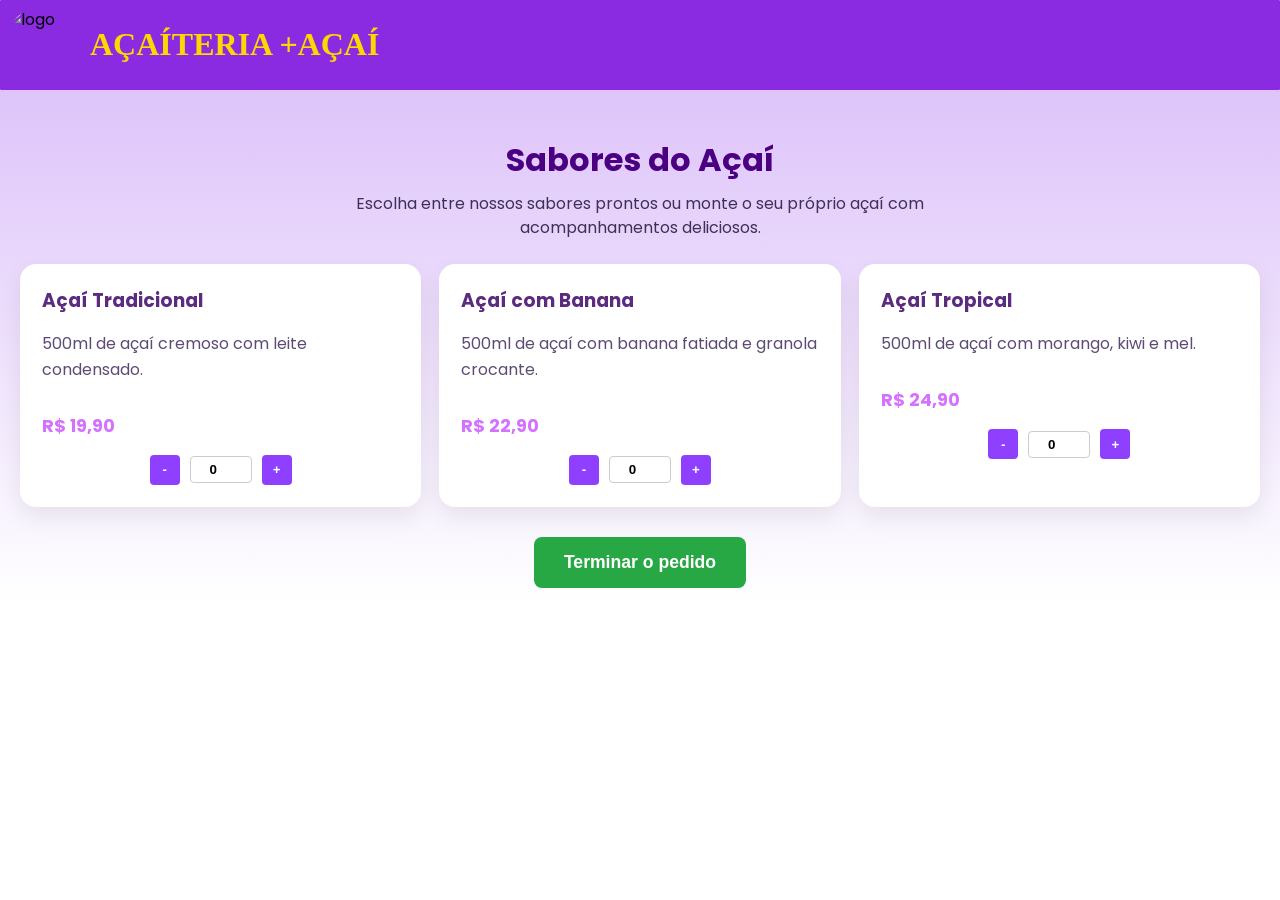
==== atividade/projeto do curso/index.html @ 2d2163a9 "criei um site para o projeto do curso" ====
<!DOCTYPE html>
<html lang="pt-br">
<head>
    <meta charset="UTF-8">
    <meta name="viewport" content="width=device-width, initial-scale=1.0">
    <link rel="stylesheet" href="style.css">
    <link href="https://fonts.googleapis.com/css2?family=Poppins&display=swap" rel="stylesheet">
    <title>Açaieria +Açai</title>
    <meta name="viewport" content="width=device-width, initial-scale=1.0">
</head>
<body>
    <header>
        <div class="logo-section">
            <img class="Logo" src="https://s3-sa-east-1.amazonaws.com/projetos-artes/fullsize/2019/02/28/17/Logo-253716_341712_173106804_1653267716.jpg" alt="logo">
            <h1>AÇAÍTERIA +AÇAÍ</h1>
        </div>
        
    </header>
    
    <main>
        <section class="intro">
            <h2>Sabores do Açaí</h2>
            <p>Escolha entre nossos sabores prontos ou monte o seu próprio açaí com acompanhamentos deliciosos.</p>
        </section>

        <section class="card-grid">
            <article class="card">
                <h3>Açaí Tradicional</h3>
                <p>500ml de açaí cremoso com leite condensado.</p>
                <span data-price="19.90">R$ 19,90</span>
                <div class="quantity-controls">
                    <button class="qty-btn minus">-</button>
                    <input type="number" value="0" min="0" class="qty-input">
                    <button class="qty-btn plus">+</button>
                </div>
            </article>
            <article class="card">
                <h3>Açaí com Banana</h3>
                <p>500ml de açaí com banana fatiada e granola crocante.</p>
                <span data-price="22.90">R$ 22,90</span>
                <div class="quantity-controls">
                    <button class="qty-btn minus">-</button>
                    <input type="number" value="0" min="0" class="qty-input">
                    <button class="qty-btn plus">+</button>
                </div>
            </article>
            <article class="card">
                <h3>Açaí Tropical</h3>
                <p>500ml de açaí com morango, kiwi e mel.</p>
                <span data-price="24.90">R$ 24,90</span>
                <div class="quantity-controls">
                    <button class="qty-btn minus">-</button>
                    <input type="number" value="0" min="0" class="qty-input">
                    <button class="qty-btn plus">+</button>
                </div>
            </article>
        </section>

        <section class="order-section">
            <button id="finish-order">Terminar o pedido</button>
        </section>

    </main>

    <script>
        document.addEventListener('DOMContentLoaded', function() {
            // Função para atualizar quantidade
            function updateQuantity(card, change) {
                const input = card.querySelector('.qty-input');
                let value = parseInt(input.value) + change;
                if (value < 0) value = 0;
                input.value = value;
            }

            // Adicionar event listeners aos botões de quantidade
            document.querySelectorAll('.qty-btn').forEach(btn => {
                btn.addEventListener('click', function() {
                    const card = this.closest('.card');
                    const change = this.classList.contains('plus') ? 1 : -1;
                    updateQuantity(card, change);
                });
            });

            // Botão terminar pedido
            document.getElementById('finish-order').addEventListener('click', function() {
                let total = 0;
                document.querySelectorAll('.card').forEach(card => {
                    const price = parseFloat(card.querySelector('span').dataset.price);
                    const qty = parseInt(card.querySelector('.qty-input').value);
                    total += price * qty;
                });
                if (total > 0) {
                    window.location.href = 'contato.html?total=' + total.toFixed(2);
                } else {
                    alert('Selecione pelo menos um item!');
                }
            });
        });
    </script>
</body>
</html>
---- atividade/projeto do curso/style.css ----
@import url('https://fonts.googleapis.com/css2?family=Poppins&display=swap');
    
    
    
    body{
        margin: 0;
        padding: 0;
        font-family: 'Poppins', sans-serif;
        box-sizing: border-box;
    }
    
    .Logo{
        width: 75px;
        height: 75px;
        border-radius: 50%;
        display: flex;
    }

    .logo-section {
        display: flex;
        align-items: center;
    }

    header{
        display: flex;
        background-color: blueviolet;
        justify-content: space-between;
        padding: 5px;
        border-radius: 1px;
        flex-wrap: wrap;
        align-items: center;
    }

    a{
        text-decoration: none;
        color: blueviolet;
        font-size: 20px;
        margin-left: 10px;
       background-color: rgb(255, 255, 255);
       border-radius: 5px;
       padding: 3px 10px;
    }

    .nav{
        display: flex;
        align-items: center;
    }

    h1{
        font-family: "Pacifico";
        color: gold;
        margin-left: 10px;
    }

    main{
        padding: 20px;
        background: linear-gradient(180deg, #dec4fa 0%, #ffffff 100%);
    }

    .intro{
        text-align: center;
        margin-bottom: 24px;
    }

    .intro h2{
        font-size: 2rem;
        margin-bottom: 8px;
        color: #4b0082;
    }

    .intro p{
        color: #3f3058;
        max-width: 640px;
        margin: 0 auto;
        line-height: 1.5;
    }

    .card-grid{
        display: grid;
        gap: 18px;
        grid-template-columns: repeat(auto-fit, minmax(220px, 1fr));
        margin-bottom: 28px;
    }

    .card{
        background-color: #ffffff;
        border-radius: 16px;
        box-shadow: 0 10px 24px rgba(0, 0, 0, 0.08);
        padding: 22px;
    }

    .card h3{
        margin-top: 0;
        margin-bottom: 10px;
        color: #5b2b7f;
    }

    .card p{
        color: #5d4b75;
        line-height: 1.6;
    }

    .card span{
        display: inline-block;
        margin-top: 14px;
        font-weight: 700;
        color: #d571ff;
        font-size: 1.1rem;
    }

    .quantity-controls{
        display: flex;
        align-items: center;
        justify-content: center;
        margin-top: 16px;
        gap: 10px;
    }

    .qty-btn{
        background-color: #8f40ff;
        color: #ffffff;
        border: none;
        border-radius: 4px;
        width: 30px;
        height: 30px;
        cursor: pointer;
        font-weight: 700;
        transition: all 0.2s ease;
    }

    .qty-btn:hover{
        background-color: #7228d9;
    }

    .qty-btn:active{
        transform: scale(0.9);
    }

    .qty-input{
        width: 50px;
        text-align: center;
        border: 1px solid #ccc;
        border-radius: 4px;
        padding: 5px;
        font-weight: 700;
    }

    .order-section{
        text-align: center;
        margin-top: 30px;
    }

    #finish-order{
        background-color: #28a745;
        color: #ffffff;
        border: none;
        border-radius: 8px;
        padding: 15px 30px;
        cursor: pointer;
        font-weight: 700;
        font-size: 1.1rem;
        transition: all 0.2s ease;
    }

    #finish-order:hover{
        background-color: #218838;
    }

    #finish-order:active{
        transform: scale(0.95);
    }
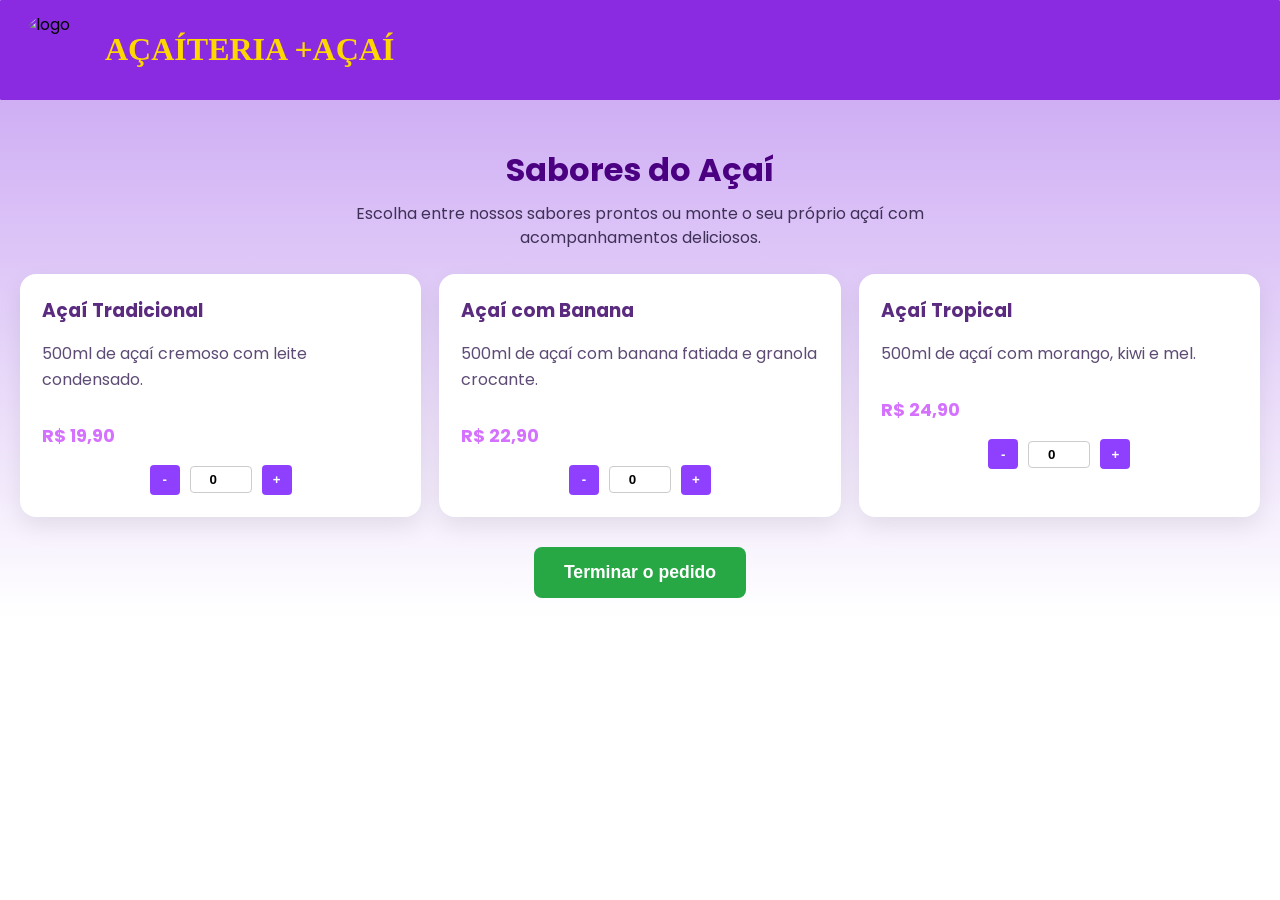
==== commit 340fda88: "site finalizado" ====
--- a/atividade/projeto do curso/index.html
+++ b/atividade/projeto do curso/index.html
@@ -22,7 +22,6 @@
             <h2>Sabores do Açaí</h2>
             <p>Escolha entre nossos sabores prontos ou monte o seu próprio açaí com acompanhamentos deliciosos.</p>
         </section>
-
         <section class="card-grid">
             <article class="card">
                 <h3>Açaí Tradicional</h3>
--- a/atividade/projeto do curso/style.css
+++ b/atividade/projeto do curso/style.css
@@ -29,6 +29,12 @@
         border-radius: 1px;
         flex-wrap: wrap;
         align-items: center;
+        box-sizing: border-box;
+        padding: 10px 20px;
+        position: sticky;
+        top: 0;
+
+        z-index: 1000;
     }
 
     a{
@@ -54,7 +60,7 @@
 
     main{
         padding: 20px;
-        background: linear-gradient(180deg, #dec4fa 0%, #ffffff 100%);
+        background: linear-gradient(180deg, #cfaef4 0%, #ffffff 100%);
     }
 
     .intro{
